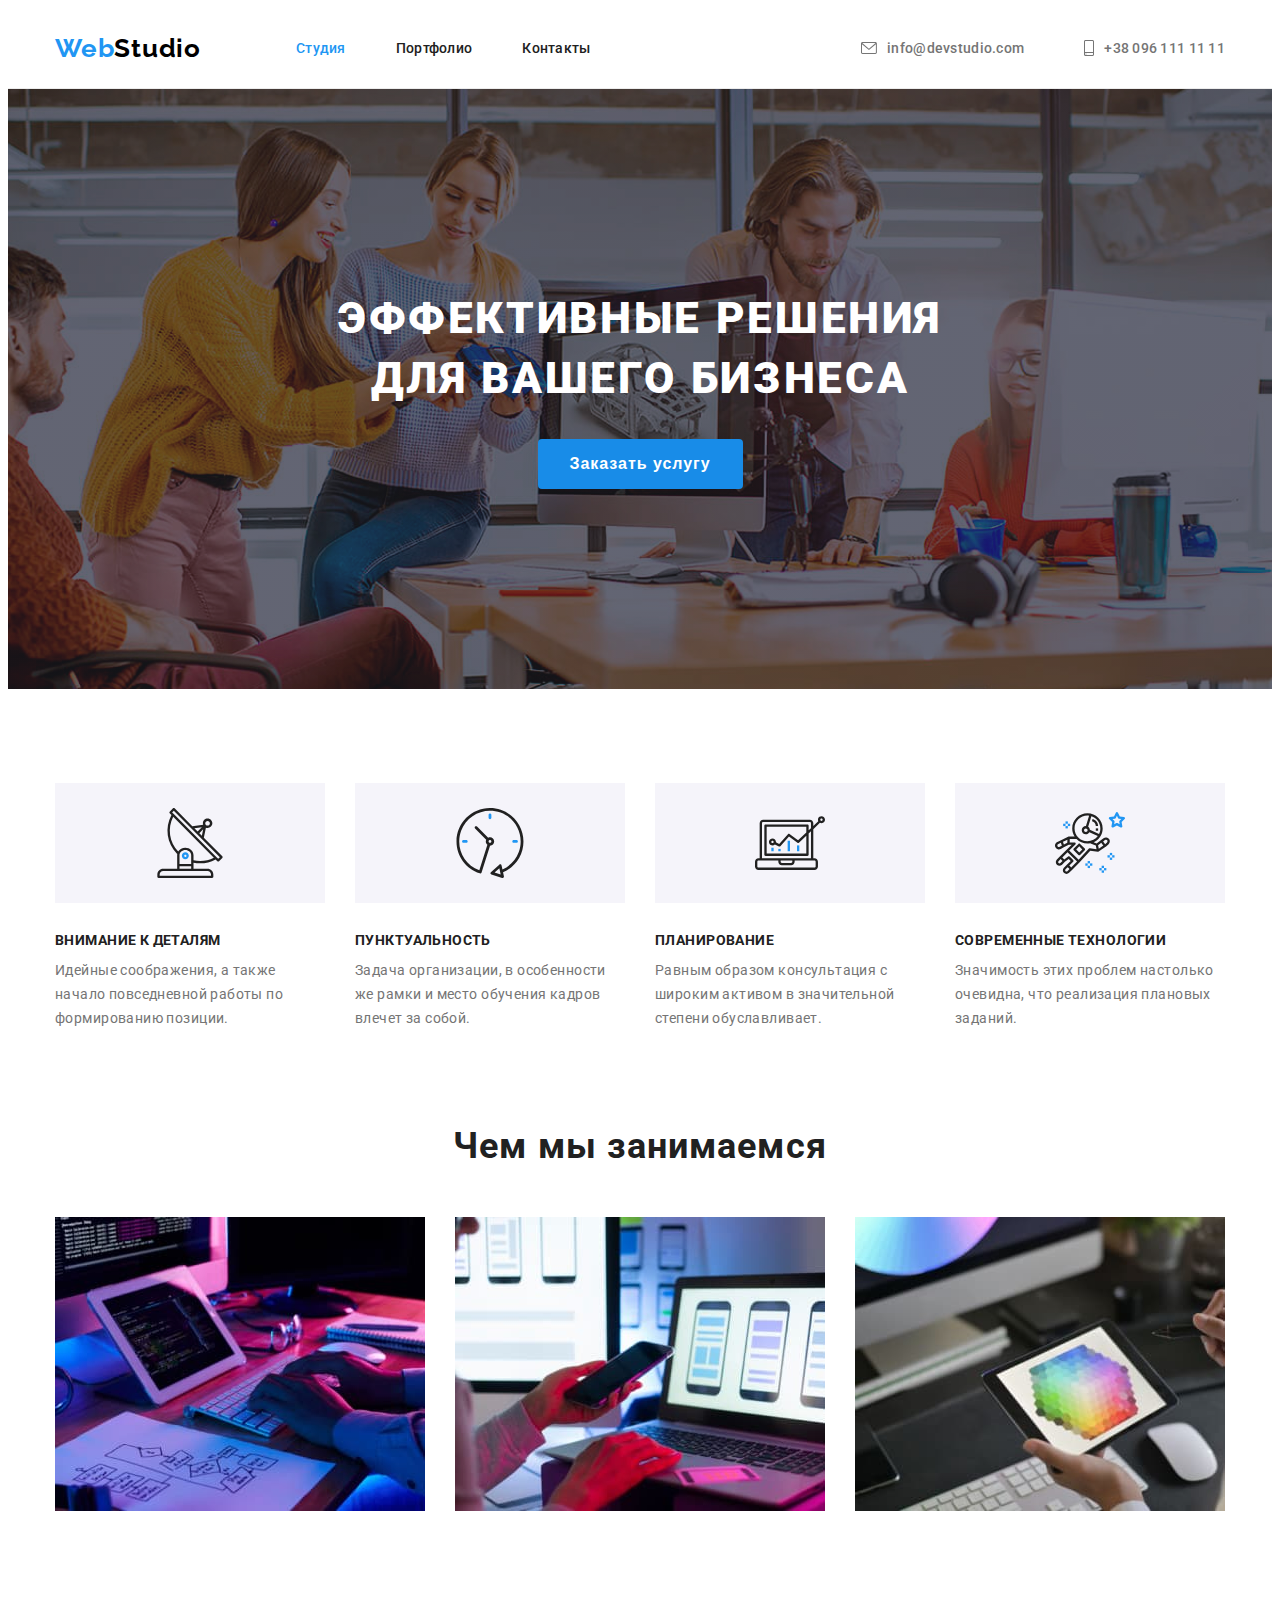
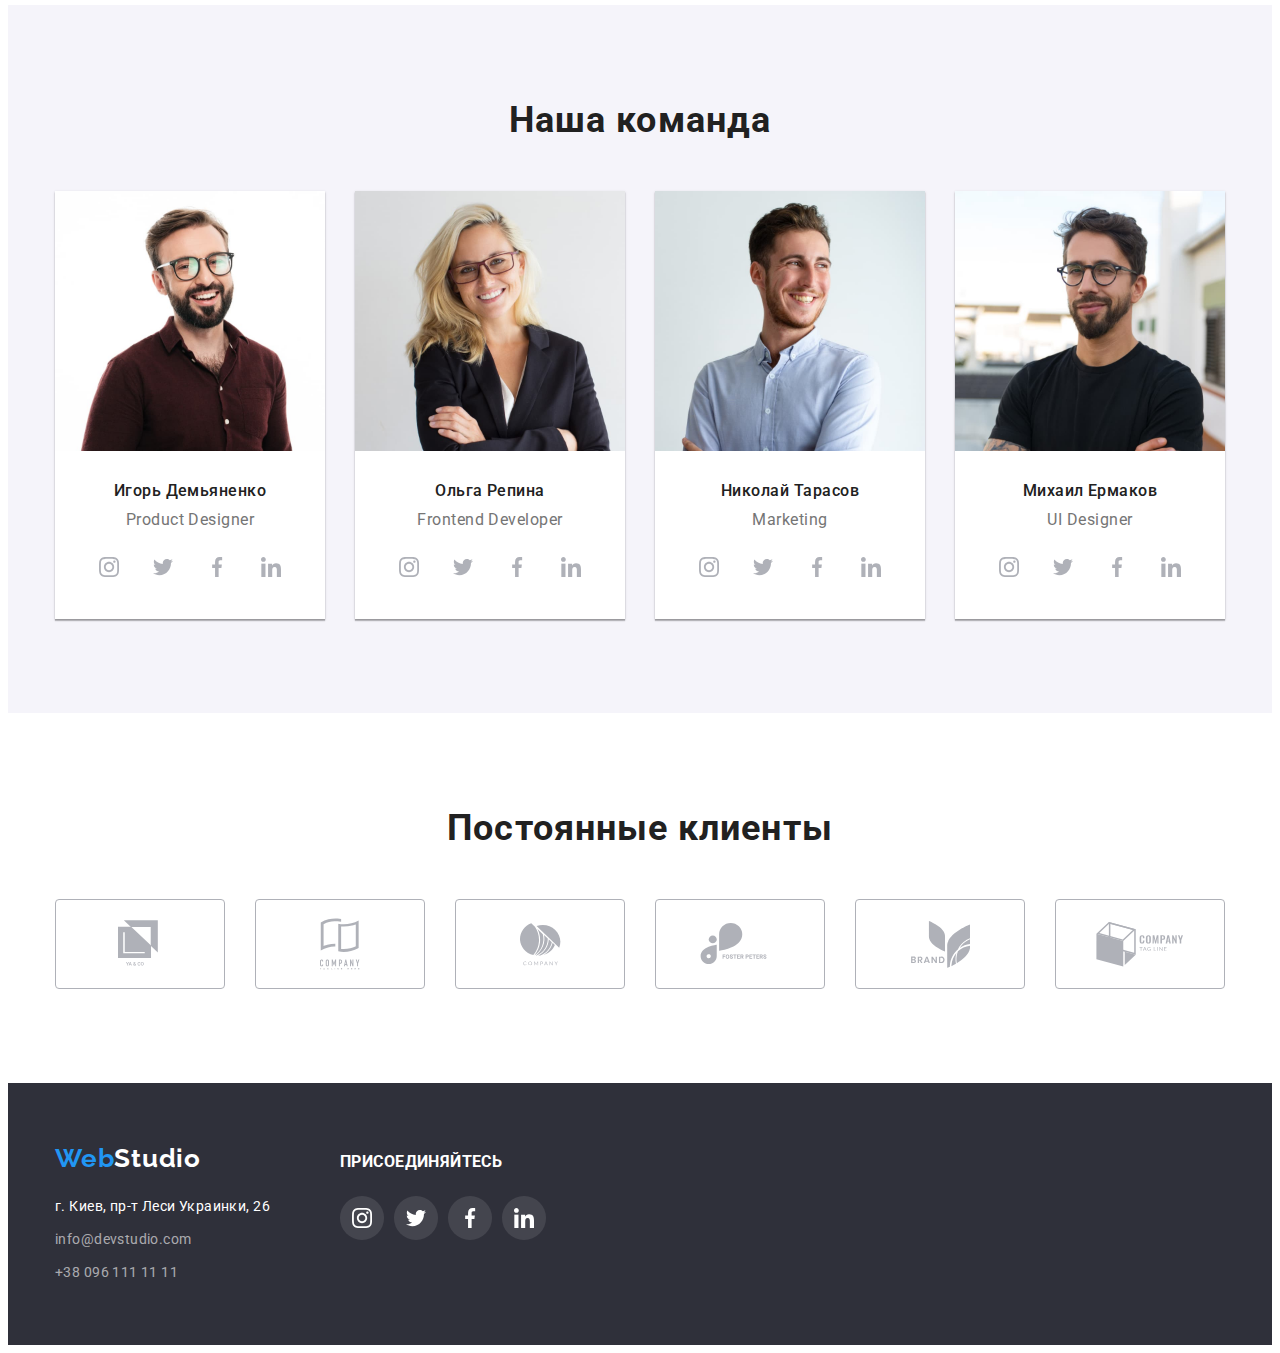
==== index.html @ 6723a3ba "Start new work hw-5" ====
<!DOCTYPE html>
<html lang="ru">
  <head>
    <link
      rel="stylesheet"
      href="https://cdnjs.cloudflare.com/ajax/libs/modern-normalize/1.0.0/modern-normalize.min.css"
      integrity="sha512-ISS7cAi1PEhQ8jnbJpJZMd29NlhNj4AWYyLOSp2CE/CsHxTCu+r+t0D2yoJudVrd0/8fTVPUVDzY5Tvli75u/g=="
      crossorigin="anonymous"
    />
    <meta charset="UTF-8" />
    <meta http-equiv="X-UA-Compatible" content="IE=Edge" />
    <meta name="viewport" content="width=device-width, initial-scale=1.0" />
    <title>Эффективные решения</title>
    <link rel="preconnect" href="https://fonts.gstatic.com" />
    <link
      href="https://fonts.googleapis.com/css2?family=Raleway:wght@700&family=Roboto:wght@400;500;700;900&display=swap"
      rel="stylesheet"
    />
    <link rel="stylesheet" href="./CSS/style.css" />
  </head>
  <body>
    <header class="header">
      <div class="container all-parts">
        <nav class="main-nav">
          <a class="link logo" href="">Web<span class="logo second-logo">Studio</span></a>

          <ul class="list site-nav">
            <li class="item">
              <a class="site-nav-studio link" href="">Студия</a>
            </li>
            <li class="item">
              <a class="link" href="./portfolio.html">Портфолио</a>
            </li>
            <li class="item">
              <a class="link" href="">Контакты</a>
            </li>
          </ul>
        </nav>

        <ul class="list site-nav">
          <li class="item site-nav-item">
            <a class="link site-nav-mail" href="mailto:info@devstudio.com">
              <svg class="icon-symbol" width="16" height="12"><use href="./images/sprite.svg#icon-email"></use></svg>info@devstudio.com
            </a>
          </li>
          <li class="item site-nav-item">
            <a class="link site-nav-tel" href="tel:380961111111">
              <svg class="icon-symbol" width="10" height="16"><use href="./images/sprite.svg#icon-tel"></use></svg>+38 096 111 11 11
            </a>
          </li>
        </ul>
      </div>
    </header>

    <main>
      <!-- HERO -->
      <section class="hero overlay">
        <div class="hero-content container">
          <h1 class="page-title">Эффективные решения<br />для вашего бизнеса</h1>
          <button class="hero-button">Заказать услугу</button>
        </div>
      </section>

      <!-- Advantages -->
      <section class="advantages">
        <div class="container">
          <h2 class="section-title visually-hidden">Преимущества</h2>
          <ul class="feature-list list">
            <li class="feature-item icon-details">
              <h3 class="advantage-title">Внимание к деталям</h3>
              <p>Идейные соображения, а также начало повседневной работы по формированию позиции.</p>
            </li>
            <li class="feature-item icon-punct">
              <h3 class="advantage-title">Пунктуальность</h3>
              <p>Задача организации, в особенности же рамки и место обучения кадров влечет за собой.</p>
            </li>
            <li class="feature-item icon-plan">
              <h3 class="advantage-title">Планирование</h3>
              <p>Равным образом консультация с широким активом в значительной степени обуславливает.</p>
            </li>
            <li class="feature-item icon-technology">
              <h3 class="advantage-title">Современные технологии</h3>
              <p>Значимость этих проблем настолько очевидна, что реализация плановых заданий.</p>
            </li>
          </ul>
        </div>
      </section>

      <!-- Our job & pictures -->
      <section class="our-job">
        <div class="container">
          <h2 class="section-title">Чем мы занимаемся</h2>
          <ul class="picture-list list">
            <li class="picture-item">
              <img src="./images/img-keyboard.jpg" width="370" height="295" alt="Код и алгоритм на листе бумаги" />
            </li>

            <li class="picture-item">
              <img
                src="./images/img-smartphone.jpg"
                width="370"
                height="295"
                alt="Адаптивный интерфейс для смартфонов"
              />
            </li>

            <li class="picture-item">
              <img src="./images/img-tablet.jpg" width="370" height="295" alt="Работа на планшете с палитрой цветов" />
            </li>
          </ul>
        </div>
      </section>

      <!-- Team -->
      <section class="team">
        <div class="team-box container">
          <h2 class="section-title">Наша команда</h2>
          <ul class="team-list list">
            <li class="team-item">
              <img src="./images/img-1.jpg" width="270" height="260" alt="Игорь Демьяненко" />
              <div class="list-team-content">
                <h3 class="team-member">Игорь Демьяненко</h3>
                <p class="team-member-prophecy">Product Designer</p>

                <!-- Social links -->
                <ul class="list social-icons">
                  <li class="social-icons-item">
                    <a href="" class="social-icons-link" target="_blank" rel="noopener noreferrer">
                      <svg class="icon">
                        <use href="./images/sprite.svg#icon-instagram"></use>
                      </svg>
                    </a>
                  </li>
                  <li>
                    <a href="" class="social-icons-link" target="_blank" rel="noopener noreferrer">
                      <svg class="icon">
                        <use href="./images/sprite.svg#icon-twitter"></use>
                      </svg>
                    </a>
                  </li>
                  <li>
                    <a href="" class="social-icons-link" target="_blank" rel="noopener noreferrer">
                      <svg class="icon">
                        <use href="./images/sprite.svg#icon-facebook"></use>
                      </svg>
                    </a>
                  </li>
                  <li>
                    <a href="" class="social-icons-link" target="_blank" rel="noopener noreferrer">
                      <svg class="icon">
                        <use href="./images/sprite.svg#icon-linkedin"></use>
                      </svg>
                    </a>
                  </li>
                </ul>
              </div>
            </li>
            <li class="team-item">
              <img src="./images/img-2.jpg" width="270" height="260" alt="Ольга Репина" />
              <div class="list-team-content">
                <h3 class="team-member">Ольга Репина</h3>
                <p class="team-member-prophecy">Frontend Developer</p>

                <!-- Social links -->
                <ul class="list social-icons">
                  <li class="social-icons-item">
                    <a href="" class="social-icons-link" target="_blank" rel="noopener noreferrer">
                      <svg class="icon">
                        <use href="./images/sprite.svg#icon-instagram"></use>
                      </svg>
                    </a>
                  </li>
                  <li>
                    <a href="" class="social-icons-link" target="_blank" rel="noopener noreferrer">
                      <svg class="icon">
                        <use href="./images/sprite.svg#icon-twitter"></use>
                      </svg>
                    </a>
                  </li>
                  <li>
                    <a href="" class="social-icons-link" target="_blank" rel="noopener noreferrer">
                      <svg class="icon">
                        <use href="./images/sprite.svg#icon-facebook"></use>
                      </svg>
                    </a>
                  </li>
                  <li>
                    <a href="" class="social-icons-link" target="_blank" rel="noopener noreferrer">
                      <svg class="icon">
                        <use href="./images/sprite.svg#icon-linkedin"></use>
                      </svg>
                    </a>
                  </li>
                </ul>
              </div>
            </li>
            <li class="team-item">
              <img src="./images/img-3.jpg" width="270" height="260" alt="Николай Тарасов" />
              <div class="list-team-content">
                <h3 class="team-member">Николай Тарасов</h3>
                <p class="team-member-prophecy">Marketing</p>
                
                <!-- Social links -->
                <ul class="list social-icons">
                  <li class="social-icons-item">
                    <a href="" class="social-icons-link" target="_blank" rel="noopener noreferrer">
                      <svg class="icon">
                        <use href="./images/sprite.svg#icon-instagram"></use>
                      </svg>
                    </a>
                  </li>
                  <li>
                    <a href="" class="social-icons-link" target="_blank" rel="noopener noreferrer">
                      <svg class="icon">
                        <use href="./images/sprite.svg#icon-twitter"></use>
                      </svg>
                    </a>
                  </li>
                  <li>
                    <a href="" class="social-icons-link" target="_blank" rel="noopener noreferrer">
                      <svg class="icon">
                        <use href="./images/sprite.svg#icon-facebook"></use>
                      </svg>
                    </a>
                  </li>
                  <li>
                    <a href="" class="social-icons-link" target="_blank" rel="noopener noreferrer">
                      <svg class="icon">
                        <use href="./images/sprite.svg#icon-linkedin"></use>
                      </svg>
                    </a>
                  </li>
                </ul>
              </div>
            </li>
            <li class="team-item">
              <img src="./images/img-4.jpg" width="270" height="260" alt="Михаил Ермаков" />
              <div class="list-team-content">
                <h3 class="team-member">Михаил Ермаков</h3>
                <p class="team-member-prophecy">UI Designer</p>
                
                <!-- Social links -->
                <ul class="list social-icons">
                  <li class="social-icons-item">
                    <a href="" class="social-icons-link" target="_blank" rel="noopener noreferrer">
                      <svg class="icon">
                        <use href="./images/sprite.svg#icon-instagram"></use>
                      </svg>
                    </a>
                  </li>
                  <li>
                    <a href="" class="social-icons-link" target="_blank" rel="noopener noreferrer">
                      <svg class="icon">
                        <use href="./images/sprite.svg#icon-twitter"></use>
                      </svg>
                    </a>
                  </li>
                  <li>
                    <a href="" class="social-icons-link" target="_blank" rel="noopener noreferrer">
                      <svg class="icon">
                        <use href="./images/sprite.svg#icon-facebook"></use>
                      </svg>
                    </a>
                  </li>
                  <li>
                    <a href="" class="social-icons-link" target="_blank" rel="noopener noreferrer">
                      <svg class="icon">
                        <use href="./images/sprite.svg#icon-linkedin"></use>
                      </svg>
                    </a>
                  </li>
                </ul>
              </div>
            </li>
          </ul>
        </div>
      </section>

      <!-- Clients -->
      <section class="clients">
        <div class="container">
          <h2 class="section-title clients-title">Постоянные клиенты</h2>
          <ul class="list clients-list">
            <li class="clients-list-item">
              <a href="" class="clients-list-link" target="_blank" rel="noopener noreferrer">
                <svg class="clients-list-icon" width="44" height="49">
                  <use href="./images/sprite.svg#icon-logo-1"></use>
                </svg>
              </a>
            </li>
            <li class="clients-list-item">
              <a href="" class="clients-list-link" target="_blank" rel="noopener noreferrer">
                <svg class="clients-list-icon" width="40" height="52">
                  <use href="./images/sprite.svg#icon-logo-2"></use>
                </svg>
              </a>
            </li>
            <li class="clients-list-item">
              <a href="" class="clients-list-link" target="_blank" rel="noopener noreferrer">
                <svg class="clients-list-icon" width="41" height="43">
                  <use href="./images/sprite.svg#icon-logo-3"></use>
                </svg>
              </a>
            </li>
            <li class="clients-list-item">
              <a href="" class="clients-list-link" target="_blank" rel="noopener noreferrer">
                <svg class="clients-list-icon" width="80" height="42">
                  <use href="./images/sprite.svg#icon-logo-4"></use>
                </svg>
              </a>
            </li>
            <li class="clients-list-item">
              <a href="" class="clients-list-link" target="_blank" rel="noopener noreferrer">
                <svg class="clients-list-icon" width="59" height="47">
                  <use href="./images/sprite.svg#icon-logo-5"></use>
                </svg>
              </a>
            </li>
            <li class="clients-list-item">
              <a href="" class="clients-list-link" target="_blank" rel="noopener noreferrer">
                <svg class="clients-list-icon" width="88" height="45">
                  <use href="./images/sprite.svg#icon-logo-6"></use>
                </svg>
              </a>
            </li>
          </ul>
        </div>
      </section>
    </main>

    <footer class="footer">
      <div class="all-parts-footer container">
        <div>
          <a class="link logo" href="">Web<span class="second-logo-footer">Studio</span></a>
          <address class="address-parts">
            <p class="footer-address">г. Киев, пр-т Леси Украинки, 26</p>
  
            <ul class="list site-nav-footer">
              <li class="item">
                <a class="link" href="mailto:info@devstudio.com">info@devstudio.com</a>
              </li>
              <li class="item">
                <a class="link" href="tel:380961111111">+38 096 111 11 11</a>
              </li>
            </ul>
          </address>
        </div>
        <div class="social-links-footer">
          <h3 class="footer-links-title">ПРИСОЕДИНЯЙТЕСЬ</h3>
          <ul class="list social-icons">
            <li class="social-icons-item">
              <a href="" class="social-icons-link" target="_blank" rel="noopener noreferrer">
                <svg class="icon">
                  <use href="./images/sprite.svg#icon-instagram"></use>
                </svg>
              </a>
            </li>
            <li class="social-icons-item">
              <a href="" class="social-icons-link" target="_blank" rel="noopener noreferrer">
                <svg class="icon">
                  <use href="./images/sprite.svg#icon-twitter"></use>
                </svg>
              </a>
            </li>
            <li class="social-icons-item">
              <a href="" class="social-icons-link" target="_blank" rel="noopener noreferrer">
                <svg class="icon">
                  <use href="./images/sprite.svg#icon-facebook"></use>
                </svg>
              </a>
            </li>
            <li class="social-icons-item">
              <a href="" class="social-icons-link" target="_blank" rel="noopener noreferrer">
                <svg class="icon">
                  <use href="./images/sprite.svg#icon-linkedin"></use>
                </svg>
              </a>
            </li>
          </ul>
        </div>
      </div>
    </footer>
  </body>
</html>
---- CSS/style.css ----
:root {
    --main-text-color: #757575;
    --dark-bg-color: #2F303A;
    --ligth-bg-color: #F5F4FA;
    --color-title: #212121;
    --hover-color: #2196F3;
    --main-bg-color: #FFFFFF;
    --logo-font: "Raleway", sans-serif;
    --second-logo-color: #000000;
    --hero-button-bg-color: #188CE8;
    --social-links-color: #AFB1B8;
}

html {
    box-sizing: border-box;
}

  *,
  *::before,
  *::after {
    box-sizing: inherit;
}

h1,
h2,
h3,
h4,
h5,
h6,
p {
    margin-top: 0;
    margin-bottom: 0;
}

img {
    display: block;
    max-width: 100%;
    height: auto;
}

body {
    font-family: "Roboto", sans-serif;
    font-size: 14px;
    line-height: 1.71;
    letter-spacing: 0.03em;
    color: var(--main-text-color);
}


/* Скрытые элементы */

.visually-hidden {
    position: absolute !important;
    clip: rect(1px 1px 1px 1px);
    clip: rect(1px, 1px, 1px, 1px);
    padding: 0 !important;
    border: 0 !important;
    height: 1px !important;
    width: 1px !important;
    overflow: hidden;
}

.container {
    width: 1200px;
    padding-right: 15px;
    padding-left: 15px;
    margin-right: auto;
    margin-left: auto;
}

.link {
    text-decoration: none;
    color: inherit;
}


/* Hover */

.link:hover,
.link:focus {
    color: var(--hover-color);
    fill: var(--hover-color);
}

.button:hover,
.button:focus {
    background-color: var(--hover-color);
    color: var(--main-bg-color);
    box-shadow: 0 2px 2px 0 rgba(0, 0, 0, 0.12), 
    0 1px 2px 0 rgba(0, 0, 0, 0.08), 
    0 3px 1px 0 rgba(0, 0, 0, 0.1);
}

.contacts-nav:hover,
.contacts-nav:focus {
    fill: var(--hover-color);
    color: var(--hover-color);
}

.social-icons-link:hover,
.social-icons-link:focus {
    fill: var(--main-bg-color);
    background-color: var(--hover-color);
}

.clients-list-link:hover,
.clients-list-link:focus {
    fill: var(--hover-color);
    border-color: var(--hover-color);
}

.example-item:hover {
    box-shadow: 1px 4px 6px 0 rgba(0, 0, 0, 0.16), 
    0 4px 4px 0 rgba(0, 0, 0, 0.06), 
    0 1px 1px 0 rgba(0, 0, 0, 0.12);
}



.list {
    margin: 0;
    padding: 0;
    list-style: none;
}

.button {
    text-align: center;
    border: none;
    padding: 6px 22px;
    border-radius: 4px;
    font-weight: 500;
    font-size: 16px;
    line-height: 1.62;
    text-align: center;
    letter-spacing: 0.03em;
    color: var(--color-title);
    background-color: var(--ligth-bg-color);
    cursor: pointer;
}


/* Header */

.header {
    background: #FFFFFF;
    border-bottom: 1px solid #ECECEC;
}


.section-title {
    font-weight: 700;
    font-size: 36px;
    line-height: 1.17;
    text-align: center;
    letter-spacing: 0.03em;
    color: var(--color-title);
}

.logo {

    font-family: var(--logo-font);
    font-weight: 700;
    font-size: 26px;
    line-height: 1.19;
    letter-spacing: 0.03em;
    color: var(--hover-color);
}

.second-logo {
    margin: 0;
    color: var(--second-logo-color);
}

.main-nav {
    margin-right: auto;
    display: flex;
    flex-direction: row;
    align-items: center;
}

.all-parts {
    display: flex;
    flex-direction: row;
    align-items: center;
}

.site-nav {
    margin-left: 95px;
    display: flex;
    flex-direction: row;
    align-items: center;
    font-style: normal;
    font-weight: 500;
    font-size: 14px;
    line-height: 16px;
    letter-spacing: 0.02em;
    color: var(--color-title);
}

.site-nav .link {
    display: flex;
    align-items: center;
    padding-top: 32px;
    padding-bottom: 32px;
}

.site-nav .item:not(:last-child) {
    margin-right: 50px;
}

.site-nav-studio {
    color: #2196F3;
}

.site-nav-mail {
    margin-left: 10px;
    color: var(--main-text-color);
    fill: var(--main-text-color);
}

.site-nav-tel {
    margin-left: 10px;
    color: var(--main-text-color);
    fill: var(--main-text-color);
}

.site-nav-item {
    display: inline-flex;
    align-items: center;
}

.icon-symbol {
    margin-right: 10px;
}


/* HERO */

.overlay {
    background-image: linear-gradient(to right, rgba(47, 48, 58, 0.4), rgba(47, 48, 58, 0.4)), url(../images/hero-img.png);
    background-repeat: no-repeat;
    background-position: center;
    background-size: cover;
    margin-right: auto;
    margin-left: auto;
    max-width: 1600px;
    height: 600px;
    padding-top: 200px;
    padding-bottom: 200px;
    text-align: center;
    background-color: var(--dark-bg-color);
}

.page-title {
    margin-bottom: 30px;
    font-weight: 900;
    font-size: 44px;
    line-height: 1.36;
    text-align: center;
    letter-spacing: 0.06em;
    text-transform: uppercase;
    color: var(--main-bg-color);
}

.hero-button {
    border: none;
    padding: 10px 32px;
    border-radius: 4px;    
    text-align: center;
    cursor: pointer;
    font-weight: 700;
    font-size: 16px;
    line-height: 1.87;
    letter-spacing: 0.06em;
    color: #FFFFFF;
    background: #188CE8;
}


/* Преимущества */

.advantages {
    padding-bottom: 94px;
    padding-top: 94px;
}

.feature-list {
    display: flex;
}

.feature-list .feature-item {
    width: 270px;
    margin-right: 30px;
}
.feature-item:nth-child(4n) {
    margin-right: 0;
}

.feature-item::before {
    content: "";
    margin-bottom: 30px;
    display: block;
    height: 120px;
    background-size: none;
    background-repeat: no-repeat;
    background-position: center;
    background-color: #F5F4FA;
}

.icon-details::before {
    background-image: url(../images/icons/antenna.svg);
}

.icon-punct::before {
    background-image: url(../images/icons/clock.svg);
}

.icon-plan::before {
    background-image: url(../images/icons/diagram.svg);
}

.icon-technology::before {
    background-image: url(../images/icons/astronaut.svg);
}


/* Our job & pictures */

.our-job {
    padding-bottom: 94px;
}

.picture-list {
    margin-top: 50px;
    display: flex;
}

.picture-item {
    margin-right: 30px;
}

.picture-item:nth-child(3n) {
    margin-right: 0;
}


/* Our Team */

.team {
    padding-top: 94px;
    padding-bottom: 94px;
    background-color: var(--ligth-bg-color);
}

.team-list {
    margin-top: 50px;
    display: flex;
}

.team-item {
    text-align: center;
    width: 270px;
    margin-right: 30px;
    text-align: center;
    background-color: var(--main-bg-color);
    box-shadow: 0 2px 1px 0 rgba(0, 0, 0, 0.2), 0 1px 1px 0 rgba(0, 0, 0, 0.14), 0 1px 3px 0 rgba(0, 0, 0, 0.12);
}

.team-item:nth-child(4n) {
    margin-right: 0;
}

.list-team-content {
    padding: 30px 32px;
}

.advantage-title {
    margin-bottom: 10px;
    font-weight: 700;
    font-size: 14px;
    line-height: 1.14;
    letter-spacing: 0.03em;
    text-transform: uppercase;

    color: var(--color-title);
}

.team-member {
    margin-bottom: 10px;
    font-weight: 500;
    font-size: 16px;
    line-height: 1.19;
    text-align: center;
    letter-spacing: 0.03em;
    color: var(--color-title);
}

.team-member-prophecy {
    margin-bottom: 16px;
    font-weight: 400;
    font-size: 16px;
    line-height: 1.19;
    text-align: center;
    letter-spacing: 0.03em;
    color: var(--main-text-color);
}

.social-icons {
    display: flex;
    align-items: center;
    justify-content: space-between;
}

.social-icons .icon {
    width: 20px;
    height: 20px;
}

.social-icons-link {
    display: flex;
    justify-content: center;
    align-items: center;
    width: 44px;
    height: 44px;
    border-radius: 50%;
    background-color: var(--main-bg-color);
    fill: var(--social-links-color);
}


/* Buttons */

.button-list {
    margin-bottom: 50px;
    display: flex;
    justify-content: center;
}

.button-item {
    margin-right: 8px;
}

.button-item:nth-child(5n) {
    margin-right: 0;
}


/* Examples links */

.examples {
padding-top: 94px;
padding-bottom: 94px;
}

.examples-list {
    display: flex;
    flex-wrap: wrap;
}

.example-item {
    margin-right: 30px;
    margin-bottom: 30px;
    width: 370px;
}

.example-item:nth-child(3n) {
    margin-right: 0;
}

.example-item:nth-last-child(-n + 3) {
    margin-bottom: 0;
}

.examples-title {
    font-weight: 700;
    font-size: 18px;
    line-height: 2.0;
    letter-spacing: 0.06em;
    color: var(--color-title);
}

.examples-subtitle {
    margin-top: 4px;
    font-weight: 400;
    font-size: 16px;
    line-height: 1.87;
    letter-spacing: 0.03em;
    color: var(--main-text-color);
}

.link-examples {
    padding: 20px 24px;
    border: 1px solid #EEEEEE;
    border-top: none;
}


/* Clients */

.clients {
    padding-top: 94px;
    padding-bottom: 94px;
}

.clients-title {
    margin-bottom: 50px;
}

.clients-list {
    justify-content: center;
    display: flex;
    align-items: center;
}

.clients-list-link {
    display: flex;
    justify-content: center;
    align-items: center;
    width: 170px;
    height: 90px;
    border: 1px solid #AFB1B8;
    border-radius: 4px;
    fill: #AFB1B8;
}

.clients-list-item:not(:last-child) {
    margin-right: 30px;
}


/* Footer */

.footer {
    padding-top: 60px;
    padding-bottom: 60px;
    background-color: var(--dark-bg-color);
}

.second-logo-footer {
    color: #FFFFFF;
}

.address-parts {
    margin-top: 20px;
}

.footer-address {
    font-style: normal;
    font-weight: 400;
    font-size: 14px;
    line-height: 1.71;
    letter-spacing: 0.03em;
    color: #FFFFFF;
}

.site-nav-footer {
    margin-top: 9px;
    font-style: normal;
    font-weight: 400;
    font-size: 14px;
    line-height: 1.71;
    letter-spacing: 0.03em;
    color: rgba(255, 255, 255, 0.6);
}

.all-parts-footer {
    display: flex;
    align-items: baseline;
}

.footer-links-title {
    color: #FFFFFF;
    margin-bottom: 20px;
}

.social-links-footer {
    margin-left: 70px;
}

.social-links-footer .social-icons-link {
    fill: var(--main-bg-color);
    background: linear-gradient(to right, rgba(255, 255, 255, 0.1), rgba(255, 255, 255, 0.1));
}

.social-links-footer .social-icons-link:hover,
.social-links-footer .social-icons-link:focus {
    background-color: var(--hover-color);
}

.social-links-footer .social-icons-item:not(:last-child) {
    margin-right: 10px;
}

.site-nav-footer .item:not(:last-child) {
    margin-bottom: 9px;
}
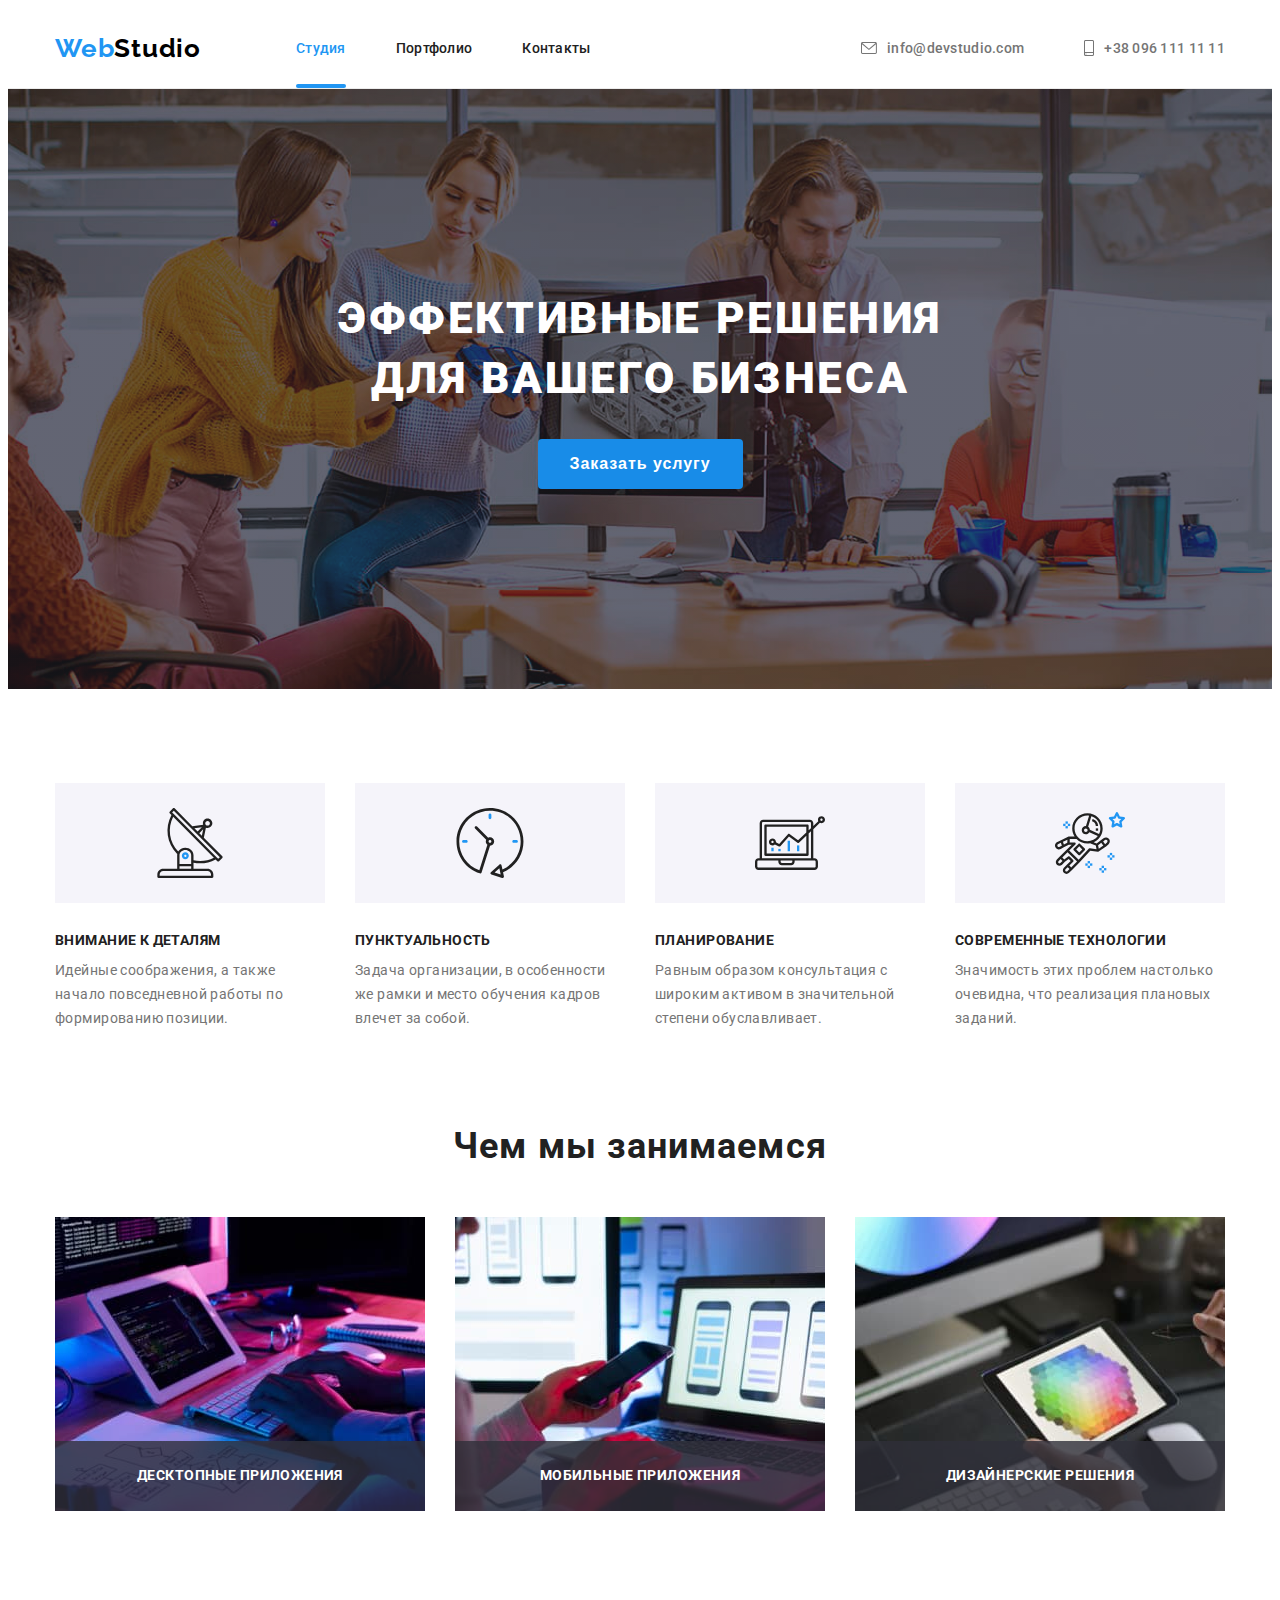
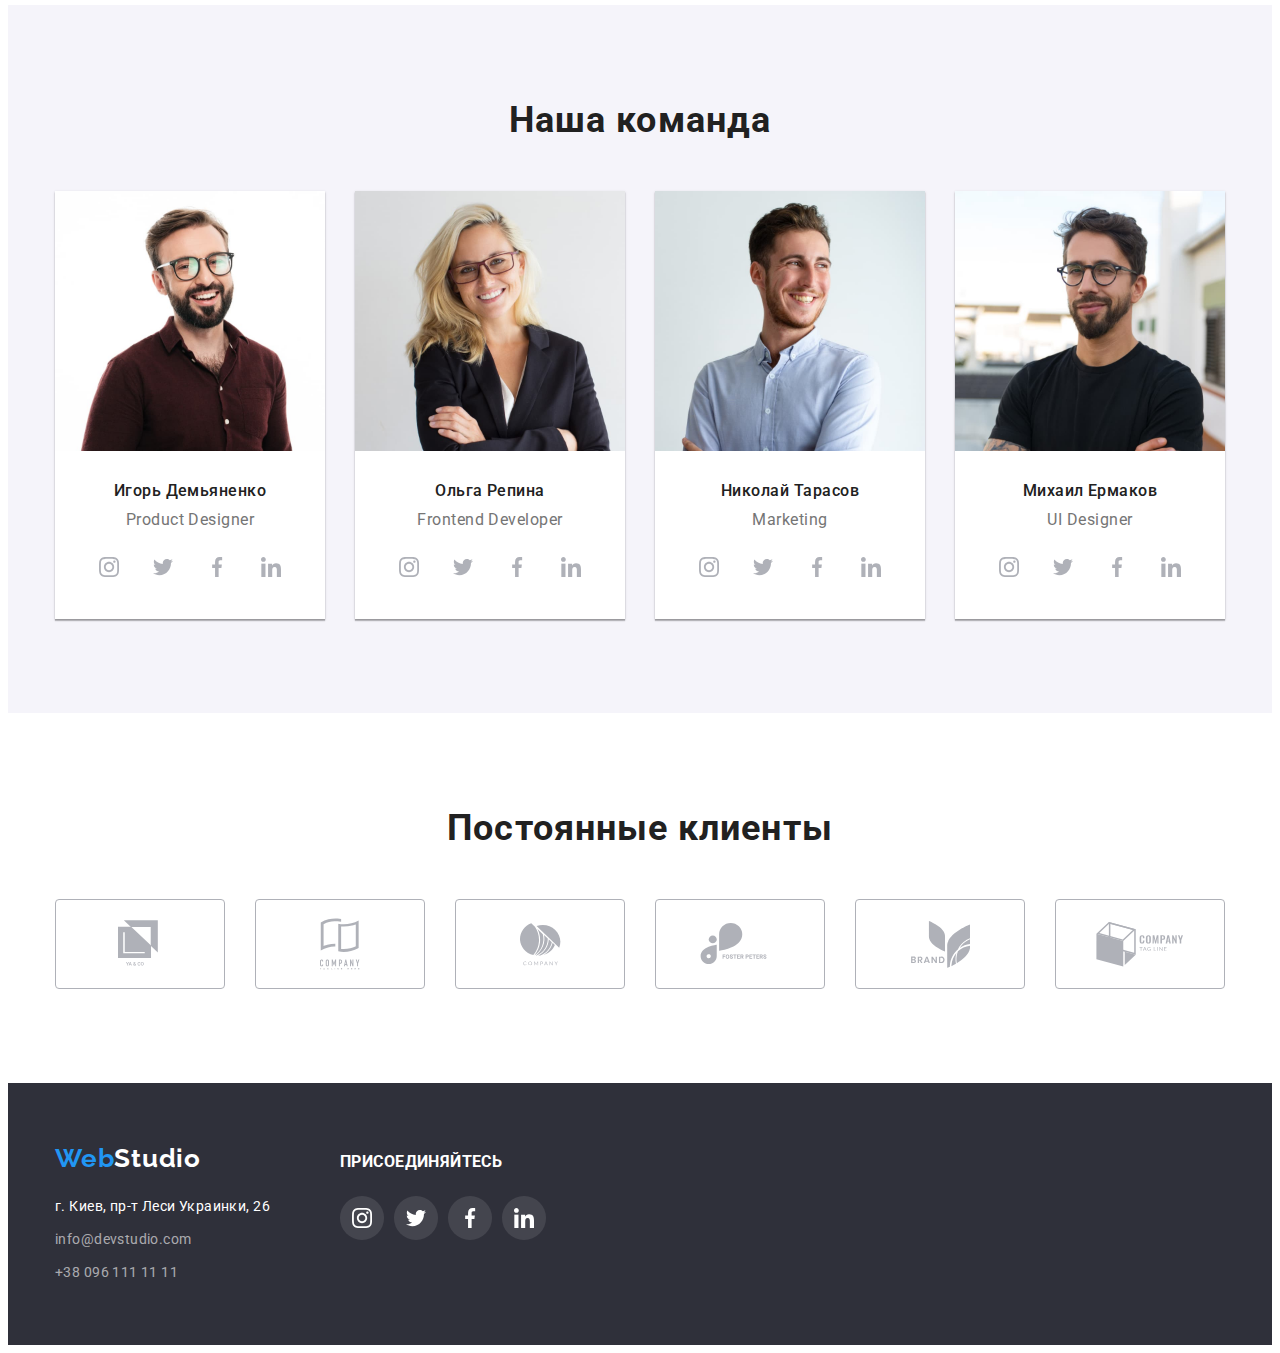
==== commit ed35afbc: "hw5real" ====
--- a/index.html
+++ b/index.html
@@ -57,7 +57,7 @@
       <section class="hero overlay">
         <div class="hero-content container">
           <h1 class="page-title">Эффективные решения<br />для вашего бизнеса</h1>
-          <button class="hero-button">Заказать услугу</button>
+          <button class="hero-button" data-modal-open>Заказать услугу</button>
         </div>
       </section>
 
@@ -93,19 +93,23 @@
           <ul class="picture-list list">
             <li class="picture-item">
               <img src="./images/img-keyboard.jpg" width="370" height="295" alt="Код и алгоритм на листе бумаги" />
+              <div class="picture-title">
+                <p>Десктопные приложения</p>
+              </div>
             </li>
 
             <li class="picture-item">
-              <img
-                src="./images/img-smartphone.jpg"
-                width="370"
-                height="295"
-                alt="Адаптивный интерфейс для смартфонов"
-              />
+              <img src="./images/img-smartphone.jpg" width="370" height="295" alt="Адаптивный интерфейс для смартфонов" />
+              <div class="picture-title">
+                <p>Мобильные приложения</p>
+              </div>
             </li>
 
             <li class="picture-item">
               <img src="./images/img-tablet.jpg" width="370" height="295" alt="Работа на планшете с палитрой цветов" />
+              <div class="picture-title">
+                <p>Дизайнерские решения</p>
+              </div>
             </li>
           </ul>
         </div>
@@ -380,5 +384,17 @@
         </div>
       </div>
     </footer>
+
+    <div class="backdrop is-hidden" data-modal>
+      <div class="modal">
+        <button class="btn-close" data-modal-close>
+          <svg width="18" height="18">
+            <use href="./images/sprite.svg#icon-close-btn"></use>
+          </svg>
+        </button>
+      </div>
+    </div>
+
+    <script src="./js/modal.js"></script>
   </body>
 </html>
--- a/CSS/style.css
+++ b/CSS/style.css
@@ -9,6 +9,7 @@
     --second-logo-color: #000000;
     --hero-button-bg-color: #188CE8;
     --social-links-color: #AFB1B8;
+    --overlay-bg-color: rgba(33, 150, 243, 0.9);
 }
 
 html {
@@ -78,12 +79,18 @@
 
 .link:hover,
 .link:focus {
+    transition-property: color, fill;
+    transition-duration: 250ms;
+    transition-timing-function: cubic-bezier(0.4, 0, 0.2, 1);
     color: var(--hover-color);
     fill: var(--hover-color);
 }
 
 .button:hover,
 .button:focus {
+    transition-property: background-color, color, box-shadow;
+    transition-duration: 250ms;
+    transition-timing-function: cubic-bezier(0.4, 0, 0.2, 1);
     background-color: var(--hover-color);
     color: var(--main-bg-color);
     box-shadow: 0 2px 2px 0 rgba(0, 0, 0, 0.12), 
@@ -93,23 +100,35 @@
 
 .contacts-nav:hover,
 .contacts-nav:focus {
+    transition-property: color, fill;
+    transition-duration: 250ms;
+    transition-timing-function: cubic-bezier(0.4, 0, 0.2, 1);
     fill: var(--hover-color);
     color: var(--hover-color);
 }
 
 .social-icons-link:hover,
 .social-icons-link:focus {
+    transition-property: background-color, fill;
+    transition-duration: 250ms;
+    transition-timing-function: cubic-bezier(0.4, 0, 0.2, 1);
     fill: var(--main-bg-color);
     background-color: var(--hover-color);
 }
 
 .clients-list-link:hover,
 .clients-list-link:focus {
+    transition-property: fill, border-color;
+    transition-duration: 250ms;
+    transition-timing-function: cubic-bezier(0.4, 0, 0.2, 1);
     fill: var(--hover-color);
     border-color: var(--hover-color);
 }
 
 .example-item:hover {
+    transition-property: box-shadow;
+    transition-duration: 250ms;
+    transition-timing-function: cubic-bezier(0.4, 0, 0.2, 1);
     box-shadow: 1px 4px 6px 0 rgba(0, 0, 0, 0.16), 
     0 4px 4px 0 rgba(0, 0, 0, 0.06), 
     0 1px 1px 0 rgba(0, 0, 0, 0.12);
@@ -209,7 +228,18 @@
 }
 
 .site-nav-studio {
+    position: relative;
     color: #2196F3;
+}
+
+.site-nav-studio::after {
+    position: absolute;
+    bottom: 0;
+    content: "";
+    width: 100%;
+    height: 4px;
+    border-radius: 2px;
+    background-color: var(--hover-color);
 }
 
 .site-nav-mail {
@@ -336,11 +366,31 @@
 }
 
 .picture-item {
+    position: relative;
     margin-right: 30px;
 }
 
 .picture-item:nth-child(3n) {
     margin-right: 0;
+}
+
+.picture-title {
+    position: absolute;
+    bottom: 0;
+    display: flex;
+    justify-content: center;
+    align-items: center;
+    padding-top: 27px;
+    padding-bottom: 27px;
+    width: 100%;
+    height: 70px;
+    font-style: normal;
+    font-weight: 700;
+    font-size: 14px;
+    line-height: 1.14px;
+    text-transform: uppercase;
+    color: var(--main-bg-color);
+    background: rgba(47, 48, 58, 0.8);
 }
 
 
@@ -489,9 +539,38 @@
 }
 
 .link-examples {
+    position: relative;
+    z-index: 10;
     padding: 20px 24px;
     border: 1px solid #EEEEEE;
     border-top: none;
+}
+
+.example-item {
+    position: relative;
+    overflow: hidden;
+}
+
+.overlay-link {
+    position: absolute;
+    top: 0;
+    left: 0;
+    display: flex;
+    align-items: center;
+    padding-right: 24px;
+    padding-left: 24px;
+    width: 100%;
+    height: 294px;
+    transform: translateY(140%);
+    transition: transform 250ms ease;
+    font-size: 18px;
+    line-height: 1.56;
+    color: var(--main-bg-color);
+    background-color: var(--overlay-bg-color);
+}
+
+.example-item:hover .overlay-link {
+    transform: translateY(0);
 }
 
 
@@ -593,4 +672,51 @@
 
 .site-nav-footer .item:not(:last-child) {
     margin-bottom: 9px;
+}
+
+
+.backdrop {
+    position: fixed;
+    left: 0px;
+    top: 0px;
+    z-index: 200;
+    width: 100vw;
+    height: 100vh;
+    background: rgba(0, 0, 0, 0.2);
+    opacity: 1;
+    transition: opacity 500ms ease-out 200ms;
+}
+
+.backdrop.is-hidden {
+    opacity: 0;
+    visibility: hidden;
+    pointer-events: none;
+}
+
+.is-hidden .modal {
+    transform: translate(100, 100%) scale(0.2);
+}
+
+.modal {
+    position: absolute;
+    top: 50%;
+    left: 50%;
+    transform: translate(-50%, -50%);
+    width: 528px;
+    height: 581px;
+    background-color: var(--main-bg-color);
+    box-shadow: 0px 1px 3px rgba(0, 0, 0, 0.12), 0px 1px 1px rgba(0, 0, 0, 0.14), 0px 2px 1px rgba(0, 0, 0, 0.2);
+    border-radius: 4px;
+    transition: transform 800ms ease-in-out 250ms;
+}
+
+.btn-close {
+    position: absolute;
+    top: 8px;
+    right: 8px;
+    width: 30px;
+    height: 30px;
+    border: 1px solid rgba(0, 0, 0, 0.1);
+    border-radius: 50%;
+    background-color: var(--main-bg-color);
 }